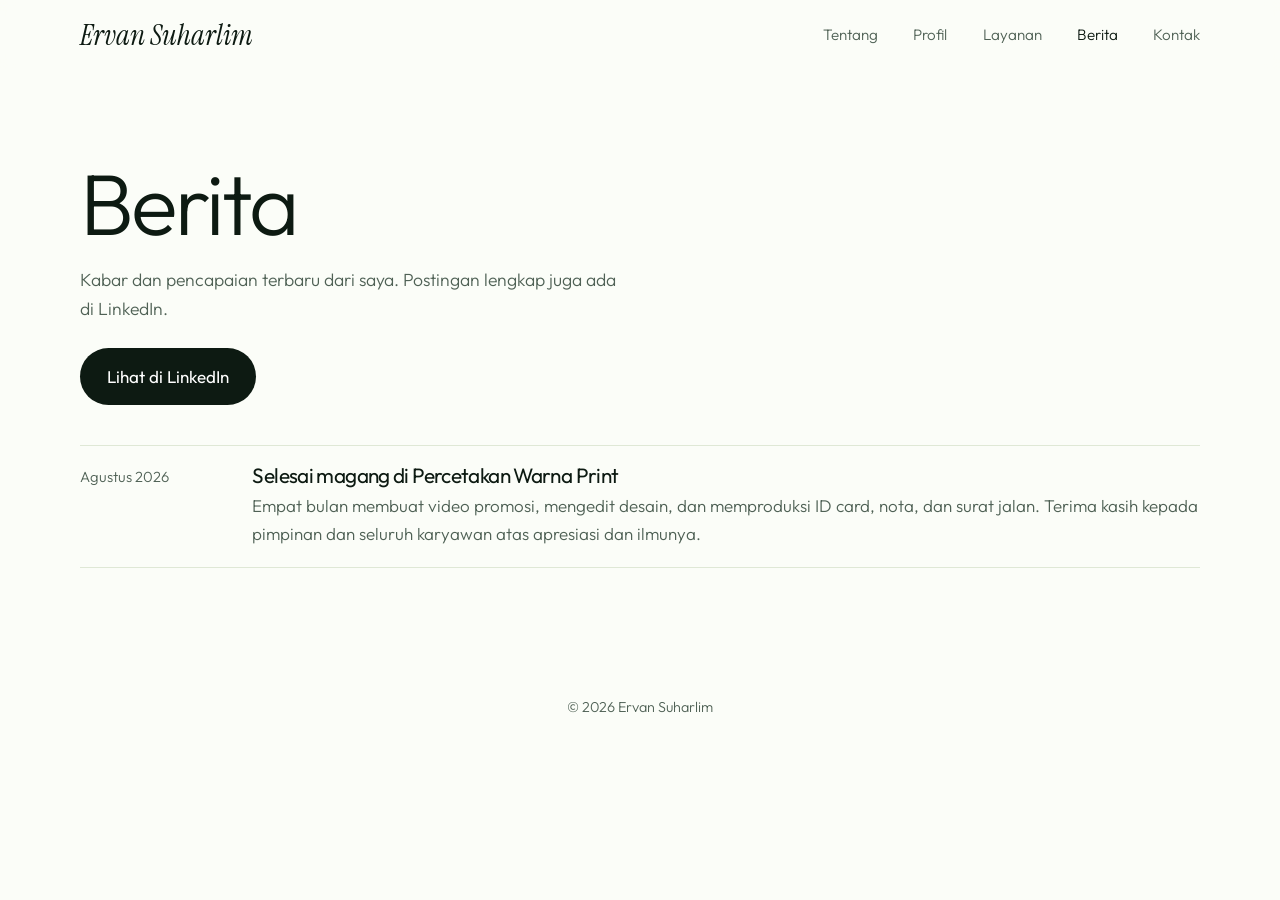
==== berita.html @ bc8115ee "First commit" ====
<!DOCTYPE html>
<html lang="id">
<head>
<meta charset="utf-8">
<meta name="viewport" content="width=device-width,initial-scale=1">
<title>Berita | Ervan Suharlim</title>
<meta name="description" content="Berita dan kabar terbaru dari Ervan Suharlim, desainer grafis yang berfokus pada percetakan.">
<meta name="theme-color" content="#0f3d22">
<link rel="icon" href="data:image/svg+xml,%3Csvg xmlns='http://www.w3.org/2000/svg' viewBox='0 0 32 32'%3E%3Crect width='32' height='32' rx='9' fill='%230f3d22'/%3E%3Ctext x='16' y='24' font-size='22' text-anchor='middle' fill='%239be32d' font-family='serif' font-style='italic'%3EE%3C/text%3E%3C/svg%3E">
<link rel="preconnect" href="https://fonts.googleapis.com"><link rel="preconnect" href="https://fonts.gstatic.com" crossorigin>
<link href="https://fonts.googleapis.com/css2?family=Instrument+Serif:ital@1&family=Outfit:wght@300;400;500&display=swap" rel="stylesheet">
<style>
:root{--g:#9be32d;--g2:#e4f6c4;--d:#0f3d22;--ink:#0d1a12;--mut:#4f6155;--bg:#fbfdf8;--line:#dfe8d6;--serif:'Instrument Serif',Georgia,serif;--sans:'Outfit',system-ui,-apple-system,'Segoe UI',Roboto,sans-serif}
*{box-sizing:border-box;margin:0}
html{scroll-behavior:smooth;scroll-padding-top:76px}
body{font:300 17px/1.65 var(--sans);color:var(--ink);background:var(--bg);-webkit-font-smoothing:antialiased}
a{color:inherit;text-decoration:none}
a:focus-visible,button:focus-visible{outline:3px solid var(--d);outline-offset:3px}
.wrap{width:min(1120px,100% - 40px);margin-inline:auto}
h1,h2,h3{font-weight:400;line-height:1.05;letter-spacing:-.03em}
h2{font-size:clamp(2.1rem,5vw,3.5rem)}
.it{font:italic 400 1em/1 var(--serif);letter-spacing:-.01em}
section{padding:clamp(64px,9vw,120px) 0}
header{position:sticky;top:0;z-index:20;background:rgba(251,253,248,.88);backdrop-filter:blur(8px)}
.nav{display:flex;align-items:center;justify-content:space-between;height:70px}
.logo{font:italic 1.8rem var(--serif)}
.nav ul{display:flex;gap:2.2rem;list-style:none;padding:0;font-size:.95rem;color:var(--mut)}
.nav ul a:hover{color:var(--ink)}
.menu{display:none;width:46px;height:46px;border-radius:50%;border:1px solid var(--line);background:#fff;cursor:pointer;place-items:center}
.menu i{display:block;width:18px;height:2px;background:var(--ink);box-shadow:0 6px 0 var(--ink);margin-bottom:6px}
.btn{display:inline-flex;align-items:center;padding:.9rem 1.7rem;border-radius:99px;background:var(--ink);color:#fff;font-weight:400;transition:transform .2s}
.btn:hover{transform:translateY(-2px)}
.btn.o{background:#fff;color:var(--ink);box-shadow:inset 0 0 0 1px var(--line)}
.hero{padding:clamp(40px,7vw,80px) 0 0;text-align:center;overflow:hidden;background:radial-gradient(90% 55% at 50% 100%,var(--g),rgba(155,227,45,0) 72%),var(--bg)}
.pill{display:inline-flex;align-items:center;gap:.6rem;padding:.45rem 1.1rem;border-radius:99px;background:#fff;box-shadow:0 0 0 1px var(--line);font-size:.92rem}
.pill:before{content:"";width:10px;height:10px;border-radius:50%;background:var(--g);box-shadow:0 0 0 4px var(--g2)}
.hero h1{font-size:clamp(3rem,9.5vw,7.6rem);margin:1.4rem 0 1.2rem;font-weight:300}
.hero h1 .it{display:block;font-size:1.18em;margin-top:.04em}
.hero p{max-width:34rem;margin:0 auto 1.8rem;color:var(--mut);font-size:1.12rem}
.cta{display:flex;gap:.8rem;justify-content:center;flex-wrap:wrap}
.stack{position:relative;height:290px;max-width:700px;margin:48px auto 0}
.p{position:absolute;background:#fff;border-radius:14px;box-shadow:0 24px 40px -20px rgba(15,61,34,.5);text-align:left;overflow:hidden;animation:up 1s cubic-bezier(.2,.7,.2,1) both;transform:rotate(var(--r))}
.p i{display:block;height:7px;border-radius:4px;background:var(--line);margin:10px 0}
.nota{--r:-7deg;left:3%;bottom:-60px;width:200px;height:260px;padding:20px;border-left:3px dashed var(--g);animation-delay:.1s}
.nota b{font-weight:500;font-size:1.2rem;letter-spacing:.12em}
.kal{--r:2deg;left:50%;margin-left:-115px;bottom:-70px;width:230px;height:290px;z-index:2;animation-delay:.25s}
.kal b{display:block;background:var(--d);color:#fff;font:italic 400 1.5rem var(--serif);padding:22px 18px}
.kal div{height:110px;margin:22px 18px;background:radial-gradient(circle,var(--d) 2.2px,transparent 2.8px) 0 0/25px 20px}
.idc{--r:6deg;right:2%;bottom:-20px;width:280px;height:176px;border-top:46px solid var(--d);padding:14px 18px;animation-delay:.4s}
.idc .av{position:absolute;right:18px;top:-24px;width:54px;height:54px;border-radius:50%;background:var(--g);border:4px solid #fff}
.idc b{font-weight:500;display:block;margin-top:6px}
@keyframes up{from{opacity:0;transform:translateY(80px) rotate(var(--r))}}
.mq{overflow:hidden;padding:1rem 0;background:#fff;border-bottom:1px solid var(--line)}
.mq div{display:flex;width:max-content;animation:mq 30s linear infinite}
.mq span{display:flex;align-items:center;gap:3rem;padding-left:3rem;font:italic 1.55rem var(--serif);color:var(--d)}
.mq span:after{content:"";width:8px;height:8px;border-radius:50%;background:var(--g)}
@keyframes mq{to{transform:translateX(-50%)}}
.about{display:grid;grid-template-columns:1fr 1fr;gap:clamp(24px,5vw,72px);align-items:start}
.about p+p{margin-top:1rem}
.about p{color:var(--mut);font-size:1.1rem}
.vm{display:grid;grid-template-columns:1fr 1.25fr;gap:20px;margin-top:clamp(40px,6vw,72px)}
.vm>div{padding:clamp(24px,4vw,40px)}
.visi{background:var(--d);color:#fff;border-radius:28px 28px 28px 6px}
.misi{background:var(--g2);border-radius:6px 28px 28px 28px}
.vm h3{font:italic 400 2rem var(--serif);margin-bottom:.8rem}
.visi p{color:#d6e6da}
.misi ul{padding-left:1.1rem}.misi li{margin:.45rem 0}
.svc{display:grid;grid-template-columns:1fr 1.7fr;gap:clamp(24px,5vw,72px)}
.svc>div:first-child{position:sticky;top:100px;align-self:start}
.svc>div:first-child p{margin-top:1rem;color:var(--mut)}
.row{display:grid;grid-template-columns:150px 1fr 1.5fr;align-items:center;gap:.6rem 1.6rem;padding:1.7rem 0;border-top:1px solid var(--line)}
.row:last-child{border-bottom:1px solid var(--line)}
.row h3{font-size:1.65rem}
.row p{color:var(--mut)}
.steps{margin-top:clamp(48px,7vw,88px);background:var(--g2);border-radius:28px;padding:clamp(24px,4vw,44px);display:grid;grid-template-columns:repeat(3,1fr);gap:24px}
.steps b{font:italic 400 3.2rem/1 var(--serif);color:var(--d)}
.steps h3{font-size:1.4rem;margin:.4rem 0 .3rem}
.steps p{color:var(--mut);font-size:.98rem}
.contact{background:var(--d);color:#fff;border-radius:32px;padding:clamp(28px,6vw,72px)}
.contact h2{max-width:14em}
.contact>p{color:#cfe2d4;margin:1rem 0 2.4rem;max-width:30rem}
.links{display:grid;grid-template-columns:1fr 1fr;gap:0 40px}
.links a{display:flex;justify-content:space-between;gap:1rem;padding:1.2rem 0;border-top:1px solid rgba(255,255,255,.2);transition:color .2s,padding .2s}
.links a:hover{color:var(--g);padding-left:.6rem}
.links span{color:#a9c4b0}
.links b{font-weight:400;overflow-wrap:anywhere;text-align:right}
.th{width:150px;height:100px;border-radius:14px;background:var(--g2)}
.form{display:grid;grid-template-columns:1fr 1fr;gap:18px 20px;margin-top:2.6rem;background:#fff;color:var(--ink);border-radius:22px;padding:clamp(22px,4vw,40px)}
.form h3{font-size:1.9rem}.form h3,.form .w,.form button,.form .note{grid-column:1/-1}
.form label{display:block;font-size:.9rem;color:var(--mut)}
.form input,.form select,.form textarea{width:100%;margin-top:.35rem;padding:.8rem 1rem;border:1px solid var(--line);border-radius:12px;font:300 1rem var(--sans);color:var(--ink);background:var(--bg)}
.form input:focus,.form select:focus,.form textarea:focus{outline:2px solid var(--d);border-color:transparent}
.form button{justify-self:start;border:0;cursor:pointer;font:400 1rem var(--sans)}
.form .note{font-size:.9rem;color:var(--mut);min-height:1.2em}
.nh{display:flex;justify-content:space-between;align-items:center;gap:1rem;flex-wrap:wrap;margin-bottom:1.2rem}
.nh h2{font-size:clamp(1.8rem,3.6vw,2.4rem)}
.ni{display:grid;grid-template-columns:150px 1fr;gap:.3rem 1.4rem;padding:1.2rem 0;border-top:1px solid var(--line)}
.ni:last-child{border-bottom:1px solid var(--line)}
.ni time{color:var(--mut);font-size:.92rem}
.ni h3{font-size:1.3rem}
.ni p{color:var(--mut);margin-top:.3rem}
.ni .lk{display:inline-block;margin-top:.5rem;color:var(--d);text-decoration:underline;text-underline-offset:3px}
.ni img{display:block;width:100%;max-width:520px;border-radius:14px;margin-top:1rem}
.ni iframe{display:block;width:100%;max-width:504px;height:480px;border:0;border-radius:12px;margin-top:1rem}
footer{padding:28px 0 40px;text-align:center;color:var(--mut);font-size:.9rem}
@media(max-width:820px){
.menu{display:grid}
.nav ul{display:none;position:absolute;top:70px;left:0;right:0;flex-direction:column;gap:0;background:var(--bg);padding:8px 20px 16px;border-bottom:1px solid var(--line)}
.nav.open ul{display:flex}.nav ul a{display:block;padding:.8rem 0;font-size:1.1rem}
.about,.vm,.svc,.row,.steps,.links,.ni{grid-template-columns:1fr}
.svc>div:first-child{position:static}
.form{grid-template-columns:1fr}.th{width:180px;height:120px}
}
@media(max-width:620px){.stack{transform:scale(.6);transform-origin:50% 100%;margin-top:-90px}}
@media(prefers-reduced-motion:reduce){*{animation:none!important;scroll-behavior:auto!important}}
.nav ul a[aria-current]{color:var(--ink)}
.bh{padding:clamp(40px,7vw,88px) 0 clamp(24px,4vw,40px)}
.bh h1{font-size:clamp(2.8rem,7vw,5.4rem);font-weight:300}
.bh p{color:var(--mut);margin:1rem 0 1.6rem;max-width:34rem;font-size:1.1rem}
.bl{padding-bottom:clamp(56px,8vw,100px)}
</style>
</head>
<body>
<header><div class="wrap nav" id="nav">
<a class="logo" href="index.html">Ervan Suharlim</a>
<button class="menu" aria-label="Buka menu" aria-expanded="false" id="mb"><i></i></button>
<ul><li><a href="index.html#tentang">Tentang</a></li><li><a href="profil.html">Profil</a></li><li><a href="index.html#layanan">Layanan</a></li><li><a href="berita.html" aria-current="page">Berita</a></li><li><a href="index.html#kontak">Kontak</a></li></ul>
</div></header>
<main><div class="wrap">
<div class="bh"><h1>Berita</h1><p>Kabar dan pencapaian terbaru dari saya. Postingan lengkap juga ada di LinkedIn.</p><a class="btn" href="https://www.linkedin.com/in/ervan-suharlim" target="_blank" rel="noopener">Lihat di LinkedIn</a></div>
<div class="bl" id="nl"></div>
</div></main>
<footer>&copy; 2026 Ervan Suharlim</footer>
<script src="berita.js"></script>
<script>
renderBerita(document.getElementById('nl'),0,true);
var n=document.getElementById('nav'),b=document.getElementById('mb');
b.onclick=function(){var o=n.classList.toggle('open');b.setAttribute('aria-expanded',o)};
n.querySelectorAll('ul a').forEach(function(a){a.onclick=function(){n.classList.remove('open');b.setAttribute('aria-expanded',false)}});
</script>
</body>
</html>
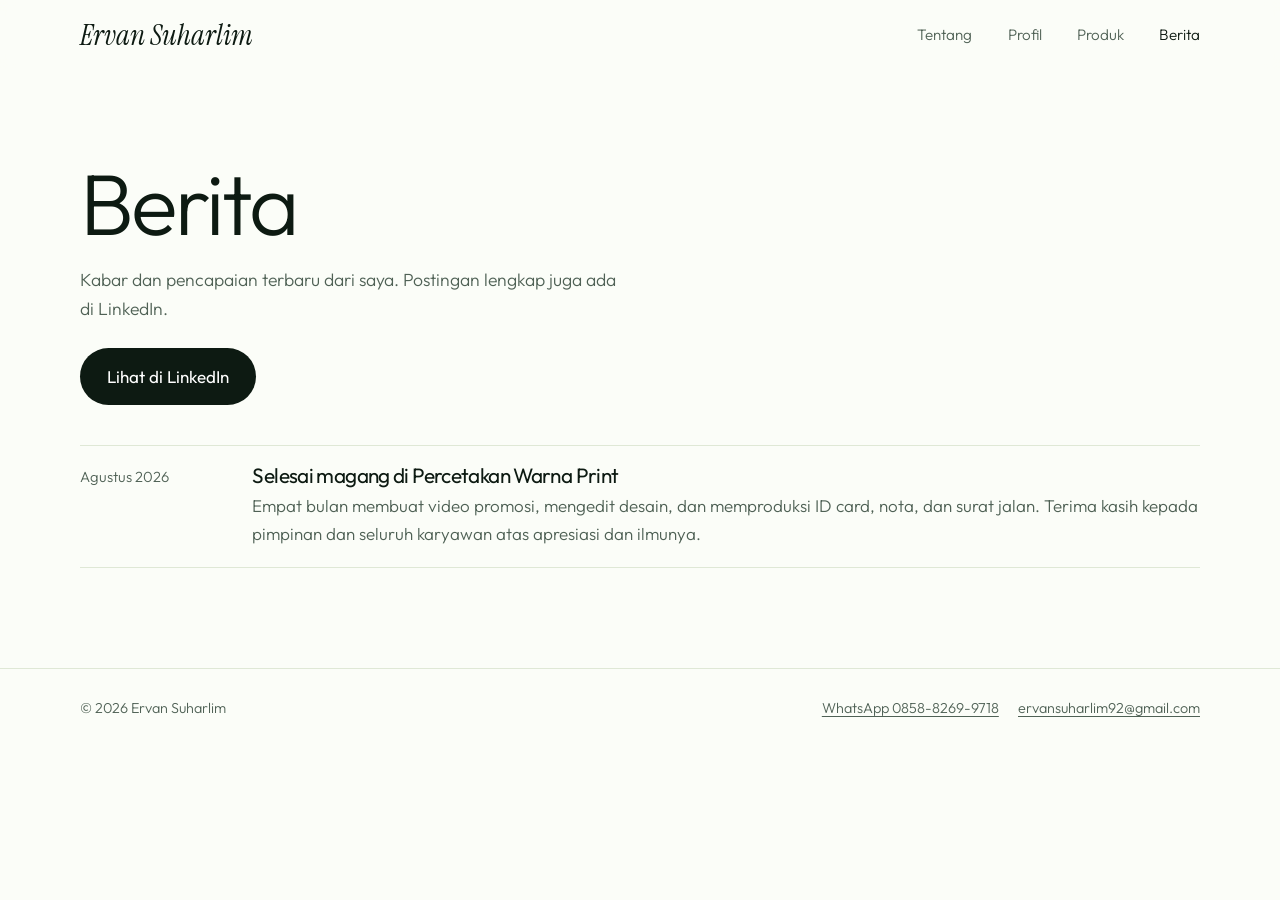
==== commit 3e648fa0: "Change website" ====
--- a/berita.html
+++ b/berita.html
@@ -9,111 +9,8 @@
 <link rel="icon" href="data:image/svg+xml,%3Csvg xmlns='http://www.w3.org/2000/svg' viewBox='0 0 32 32'%3E%3Crect width='32' height='32' rx='9' fill='%230f3d22'/%3E%3Ctext x='16' y='24' font-size='22' text-anchor='middle' fill='%239be32d' font-family='serif' font-style='italic'%3EE%3C/text%3E%3C/svg%3E">
 <link rel="preconnect" href="https://fonts.googleapis.com"><link rel="preconnect" href="https://fonts.gstatic.com" crossorigin>
 <link href="https://fonts.googleapis.com/css2?family=Instrument+Serif:ital@1&family=Outfit:wght@300;400;500&display=swap" rel="stylesheet">
-<style>
-:root{--g:#9be32d;--g2:#e4f6c4;--d:#0f3d22;--ink:#0d1a12;--mut:#4f6155;--bg:#fbfdf8;--line:#dfe8d6;--serif:'Instrument Serif',Georgia,serif;--sans:'Outfit',system-ui,-apple-system,'Segoe UI',Roboto,sans-serif}
-*{box-sizing:border-box;margin:0}
-html{scroll-behavior:smooth;scroll-padding-top:76px}
-body{font:300 17px/1.65 var(--sans);color:var(--ink);background:var(--bg);-webkit-font-smoothing:antialiased}
-a{color:inherit;text-decoration:none}
-a:focus-visible,button:focus-visible{outline:3px solid var(--d);outline-offset:3px}
-.wrap{width:min(1120px,100% - 40px);margin-inline:auto}
-h1,h2,h3{font-weight:400;line-height:1.05;letter-spacing:-.03em}
-h2{font-size:clamp(2.1rem,5vw,3.5rem)}
-.it{font:italic 400 1em/1 var(--serif);letter-spacing:-.01em}
-section{padding:clamp(64px,9vw,120px) 0}
-header{position:sticky;top:0;z-index:20;background:rgba(251,253,248,.88);backdrop-filter:blur(8px)}
-.nav{display:flex;align-items:center;justify-content:space-between;height:70px}
-.logo{font:italic 1.8rem var(--serif)}
-.nav ul{display:flex;gap:2.2rem;list-style:none;padding:0;font-size:.95rem;color:var(--mut)}
-.nav ul a:hover{color:var(--ink)}
-.menu{display:none;width:46px;height:46px;border-radius:50%;border:1px solid var(--line);background:#fff;cursor:pointer;place-items:center}
-.menu i{display:block;width:18px;height:2px;background:var(--ink);box-shadow:0 6px 0 var(--ink);margin-bottom:6px}
-.btn{display:inline-flex;align-items:center;padding:.9rem 1.7rem;border-radius:99px;background:var(--ink);color:#fff;font-weight:400;transition:transform .2s}
-.btn:hover{transform:translateY(-2px)}
-.btn.o{background:#fff;color:var(--ink);box-shadow:inset 0 0 0 1px var(--line)}
-.hero{padding:clamp(40px,7vw,80px) 0 0;text-align:center;overflow:hidden;background:radial-gradient(90% 55% at 50% 100%,var(--g),rgba(155,227,45,0) 72%),var(--bg)}
-.pill{display:inline-flex;align-items:center;gap:.6rem;padding:.45rem 1.1rem;border-radius:99px;background:#fff;box-shadow:0 0 0 1px var(--line);font-size:.92rem}
-.pill:before{content:"";width:10px;height:10px;border-radius:50%;background:var(--g);box-shadow:0 0 0 4px var(--g2)}
-.hero h1{font-size:clamp(3rem,9.5vw,7.6rem);margin:1.4rem 0 1.2rem;font-weight:300}
-.hero h1 .it{display:block;font-size:1.18em;margin-top:.04em}
-.hero p{max-width:34rem;margin:0 auto 1.8rem;color:var(--mut);font-size:1.12rem}
-.cta{display:flex;gap:.8rem;justify-content:center;flex-wrap:wrap}
-.stack{position:relative;height:290px;max-width:700px;margin:48px auto 0}
-.p{position:absolute;background:#fff;border-radius:14px;box-shadow:0 24px 40px -20px rgba(15,61,34,.5);text-align:left;overflow:hidden;animation:up 1s cubic-bezier(.2,.7,.2,1) both;transform:rotate(var(--r))}
-.p i{display:block;height:7px;border-radius:4px;background:var(--line);margin:10px 0}
-.nota{--r:-7deg;left:3%;bottom:-60px;width:200px;height:260px;padding:20px;border-left:3px dashed var(--g);animation-delay:.1s}
-.nota b{font-weight:500;font-size:1.2rem;letter-spacing:.12em}
-.kal{--r:2deg;left:50%;margin-left:-115px;bottom:-70px;width:230px;height:290px;z-index:2;animation-delay:.25s}
-.kal b{display:block;background:var(--d);color:#fff;font:italic 400 1.5rem var(--serif);padding:22px 18px}
-.kal div{height:110px;margin:22px 18px;background:radial-gradient(circle,var(--d) 2.2px,transparent 2.8px) 0 0/25px 20px}
-.idc{--r:6deg;right:2%;bottom:-20px;width:280px;height:176px;border-top:46px solid var(--d);padding:14px 18px;animation-delay:.4s}
-.idc .av{position:absolute;right:18px;top:-24px;width:54px;height:54px;border-radius:50%;background:var(--g);border:4px solid #fff}
-.idc b{font-weight:500;display:block;margin-top:6px}
-@keyframes up{from{opacity:0;transform:translateY(80px) rotate(var(--r))}}
-.mq{overflow:hidden;padding:1rem 0;background:#fff;border-bottom:1px solid var(--line)}
-.mq div{display:flex;width:max-content;animation:mq 30s linear infinite}
-.mq span{display:flex;align-items:center;gap:3rem;padding-left:3rem;font:italic 1.55rem var(--serif);color:var(--d)}
-.mq span:after{content:"";width:8px;height:8px;border-radius:50%;background:var(--g)}
-@keyframes mq{to{transform:translateX(-50%)}}
-.about{display:grid;grid-template-columns:1fr 1fr;gap:clamp(24px,5vw,72px);align-items:start}
-.about p+p{margin-top:1rem}
-.about p{color:var(--mut);font-size:1.1rem}
-.vm{display:grid;grid-template-columns:1fr 1.25fr;gap:20px;margin-top:clamp(40px,6vw,72px)}
-.vm>div{padding:clamp(24px,4vw,40px)}
-.visi{background:var(--d);color:#fff;border-radius:28px 28px 28px 6px}
-.misi{background:var(--g2);border-radius:6px 28px 28px 28px}
-.vm h3{font:italic 400 2rem var(--serif);margin-bottom:.8rem}
-.visi p{color:#d6e6da}
-.misi ul{padding-left:1.1rem}.misi li{margin:.45rem 0}
-.svc{display:grid;grid-template-columns:1fr 1.7fr;gap:clamp(24px,5vw,72px)}
-.svc>div:first-child{position:sticky;top:100px;align-self:start}
-.svc>div:first-child p{margin-top:1rem;color:var(--mut)}
-.row{display:grid;grid-template-columns:150px 1fr 1.5fr;align-items:center;gap:.6rem 1.6rem;padding:1.7rem 0;border-top:1px solid var(--line)}
-.row:last-child{border-bottom:1px solid var(--line)}
-.row h3{font-size:1.65rem}
-.row p{color:var(--mut)}
-.steps{margin-top:clamp(48px,7vw,88px);background:var(--g2);border-radius:28px;padding:clamp(24px,4vw,44px);display:grid;grid-template-columns:repeat(3,1fr);gap:24px}
-.steps b{font:italic 400 3.2rem/1 var(--serif);color:var(--d)}
-.steps h3{font-size:1.4rem;margin:.4rem 0 .3rem}
-.steps p{color:var(--mut);font-size:.98rem}
-.contact{background:var(--d);color:#fff;border-radius:32px;padding:clamp(28px,6vw,72px)}
-.contact h2{max-width:14em}
-.contact>p{color:#cfe2d4;margin:1rem 0 2.4rem;max-width:30rem}
-.links{display:grid;grid-template-columns:1fr 1fr;gap:0 40px}
-.links a{display:flex;justify-content:space-between;gap:1rem;padding:1.2rem 0;border-top:1px solid rgba(255,255,255,.2);transition:color .2s,padding .2s}
-.links a:hover{color:var(--g);padding-left:.6rem}
-.links span{color:#a9c4b0}
-.links b{font-weight:400;overflow-wrap:anywhere;text-align:right}
-.th{width:150px;height:100px;border-radius:14px;background:var(--g2)}
-.form{display:grid;grid-template-columns:1fr 1fr;gap:18px 20px;margin-top:2.6rem;background:#fff;color:var(--ink);border-radius:22px;padding:clamp(22px,4vw,40px)}
-.form h3{font-size:1.9rem}.form h3,.form .w,.form button,.form .note{grid-column:1/-1}
-.form label{display:block;font-size:.9rem;color:var(--mut)}
-.form input,.form select,.form textarea{width:100%;margin-top:.35rem;padding:.8rem 1rem;border:1px solid var(--line);border-radius:12px;font:300 1rem var(--sans);color:var(--ink);background:var(--bg)}
-.form input:focus,.form select:focus,.form textarea:focus{outline:2px solid var(--d);border-color:transparent}
-.form button{justify-self:start;border:0;cursor:pointer;font:400 1rem var(--sans)}
-.form .note{font-size:.9rem;color:var(--mut);min-height:1.2em}
-.nh{display:flex;justify-content:space-between;align-items:center;gap:1rem;flex-wrap:wrap;margin-bottom:1.2rem}
-.nh h2{font-size:clamp(1.8rem,3.6vw,2.4rem)}
-.ni{display:grid;grid-template-columns:150px 1fr;gap:.3rem 1.4rem;padding:1.2rem 0;border-top:1px solid var(--line)}
-.ni:last-child{border-bottom:1px solid var(--line)}
-.ni time{color:var(--mut);font-size:.92rem}
-.ni h3{font-size:1.3rem}
-.ni p{color:var(--mut);margin-top:.3rem}
-.ni .lk{display:inline-block;margin-top:.5rem;color:var(--d);text-decoration:underline;text-underline-offset:3px}
-.ni img{display:block;width:100%;max-width:520px;border-radius:14px;margin-top:1rem}
-.ni iframe{display:block;width:100%;max-width:504px;height:480px;border:0;border-radius:12px;margin-top:1rem}
-footer{padding:28px 0 40px;text-align:center;color:var(--mut);font-size:.9rem}
-@media(max-width:820px){
-.menu{display:grid}
-.nav ul{display:none;position:absolute;top:70px;left:0;right:0;flex-direction:column;gap:0;background:var(--bg);padding:8px 20px 16px;border-bottom:1px solid var(--line)}
-.nav.open ul{display:flex}.nav ul a{display:block;padding:.8rem 0;font-size:1.1rem}
-.about,.vm,.svc,.row,.steps,.links,.ni{grid-template-columns:1fr}
-.svc>div:first-child{position:static}
-.form{grid-template-columns:1fr}.th{width:180px;height:120px}
-}
-@media(max-width:620px){.stack{transform:scale(.6);transform-origin:50% 100%;margin-top:-90px}}
-@media(prefers-reduced-motion:reduce){*{animation:none!important;scroll-behavior:auto!important}}
-.nav ul a[aria-current]{color:var(--ink)}
+<link rel="stylesheet" href="style.css">
+<style>.nav ul a[aria-current]{color:var(--ink)}
 .bh{padding:clamp(40px,7vw,88px) 0 clamp(24px,4vw,40px)}
 .bh h1{font-size:clamp(2.8rem,7vw,5.4rem);font-weight:300}
 .bh p{color:var(--mut);margin:1rem 0 1.6rem;max-width:34rem;font-size:1.1rem}
@@ -124,13 +21,13 @@
 <header><div class="wrap nav" id="nav">
 <a class="logo" href="index.html">Ervan Suharlim</a>
 <button class="menu" aria-label="Buka menu" aria-expanded="false" id="mb"><i></i></button>
-<ul><li><a href="index.html#tentang">Tentang</a></li><li><a href="profil.html">Profil</a></li><li><a href="index.html#layanan">Layanan</a></li><li><a href="berita.html" aria-current="page">Berita</a></li><li><a href="index.html#kontak">Kontak</a></li></ul>
+<ul><li><a href="index.html#tentang">Tentang</a></li><li><a href="profil.html">Profil</a></li><li><a href="produk.html">Produk</a></li><li><a href="berita.html" aria-current="page">Berita</a></li></ul>
 </div></header>
 <main><div class="wrap">
 <div class="bh"><h1>Berita</h1><p>Kabar dan pencapaian terbaru dari saya. Postingan lengkap juga ada di LinkedIn.</p><a class="btn" href="https://www.linkedin.com/in/ervan-suharlim" target="_blank" rel="noopener">Lihat di LinkedIn</a></div>
 <div class="bl" id="nl"></div>
 </div></main>
-<footer>&copy; 2026 Ervan Suharlim</footer>
+<footer><div class="wrap fo"><span>&copy; 2026 Ervan Suharlim</span><span><a href="https://wa.me/6285882699718" target="_blank" rel="noopener">WhatsApp 0858-8269-9718</a><a href="mailto:ervansuharlim92@gmail.com">ervansuharlim92@gmail.com</a></span></div></footer>
 <script src="berita.js"></script>
 <script>
 renderBerita(document.getElementById('nl'),0,true);
--- a/style.css
+++ b/style.css
@@ -0,0 +1,144 @@
+
+:root{--g:#9be32d;--g2:#e4f6c4;--d:#0f3d22;--ink:#0d1a12;--mut:#4f6155;--bg:#fbfdf8;--line:#dfe8d6;--serif:'Instrument Serif',Georgia,serif;--sans:'Outfit',system-ui,-apple-system,'Segoe UI',Roboto,sans-serif}
+*{box-sizing:border-box;margin:0}
+html{scroll-behavior:smooth;scroll-padding-top:76px}
+body{font:300 17px/1.65 var(--sans);color:var(--ink);background:var(--bg);-webkit-font-smoothing:antialiased}
+a{color:inherit;text-decoration:none}
+a:focus-visible,button:focus-visible{outline:3px solid var(--d);outline-offset:3px}
+.wrap{width:min(1120px,100% - 40px);margin-inline:auto}
+h1,h2,h3{font-weight:400;line-height:1.05;letter-spacing:-.03em}
+h2{font-size:clamp(2.1rem,5vw,3.5rem)}
+.it{font:italic 400 1em/1 var(--serif);letter-spacing:-.01em}
+section{padding:clamp(64px,9vw,120px) 0}
+header{position:sticky;top:0;z-index:20;background:rgba(251,253,248,.88);backdrop-filter:blur(8px)}
+.nav{display:flex;align-items:center;justify-content:space-between;height:70px}
+.logo{font:italic 1.8rem var(--serif)}
+.nav ul{display:flex;gap:2.2rem;list-style:none;padding:0;font-size:.95rem;color:var(--mut)}
+.nav ul a:hover{color:var(--ink)}
+.menu{display:none;width:46px;height:46px;border-radius:50%;border:1px solid var(--line);background:#fff;cursor:pointer;place-items:center}
+.menu i{display:block;width:18px;height:2px;background:var(--ink);box-shadow:0 6px 0 var(--ink);margin-bottom:6px}
+.btn{display:inline-flex;align-items:center;padding:.9rem 1.7rem;border-radius:99px;background:var(--ink);color:#fff;font-weight:400;transition:transform .2s}
+.btn:hover{transform:translateY(-2px)}
+.btn.o{background:#fff;color:var(--ink);box-shadow:inset 0 0 0 1px var(--line)}
+.hero{padding:clamp(40px,7vw,80px) 0 0;text-align:center;overflow:hidden;background:radial-gradient(90% 55% at 50% 100%,var(--g),rgba(155,227,45,0) 72%),var(--bg)}
+.pill{display:inline-flex;align-items:center;gap:.6rem;padding:.45rem 1.1rem;border-radius:99px;background:#fff;box-shadow:0 0 0 1px var(--line);font-size:.92rem}
+.pill:before{content:"";width:10px;height:10px;border-radius:50%;background:var(--g);box-shadow:0 0 0 4px var(--g2)}
+.hero h1{font-size:clamp(3rem,9.5vw,7.6rem);margin:1.4rem 0 1.2rem;font-weight:300}
+.hero h1 .it{display:block;font-size:1.18em;margin-top:.04em}
+.hero p{max-width:34rem;margin:0 auto 1.8rem;color:var(--mut);font-size:1.12rem}
+.cta{display:flex;gap:.8rem;justify-content:center;flex-wrap:wrap}
+.stack{position:relative;height:290px;max-width:700px;margin:48px auto 0}
+.p{position:absolute;background:#fff;border-radius:14px;box-shadow:0 24px 40px -20px rgba(15,61,34,.5);text-align:left;overflow:hidden;animation:up 1s cubic-bezier(.2,.7,.2,1) both;transform:rotate(var(--r))}
+.p i{display:block;height:7px;border-radius:4px;background:var(--line);margin:10px 0}
+.nota{--r:-7deg;left:3%;bottom:-60px;width:200px;height:260px;padding:20px;border-left:3px dashed var(--g);animation-delay:.1s}
+.nota b{font-weight:500;font-size:1.2rem;letter-spacing:.12em}
+.kal{--r:2deg;left:50%;margin-left:-115px;bottom:-70px;width:230px;height:290px;z-index:2;animation-delay:.25s}
+.kal b{display:block;background:var(--d);color:#fff;font:italic 400 1.5rem var(--serif);padding:22px 18px}
+.kal div{height:110px;margin:22px 18px;background:radial-gradient(circle,var(--d) 2.2px,transparent 2.8px) 0 0/25px 20px}
+.idc{--r:6deg;right:2%;bottom:-20px;width:280px;height:176px;border-top:46px solid var(--d);padding:14px 18px;animation-delay:.4s}
+.idc .av{position:absolute;right:18px;top:-24px;width:54px;height:54px;border-radius:50%;background:var(--g);border:4px solid #fff}
+.idc b{font-weight:500;display:block;margin-top:6px}
+@keyframes up{from{opacity:0;transform:translateY(80px) rotate(var(--r))}}
+.mq{overflow:hidden;padding:1rem 0;background:#fff;border-bottom:1px solid var(--line)}
+.mq div{display:flex;width:max-content;animation:mq 30s linear infinite}
+.mq span{display:flex;align-items:center;gap:3rem;padding-left:3rem;font:italic 1.55rem var(--serif);color:var(--d)}
+.mq span:after{content:"";width:8px;height:8px;border-radius:50%;background:var(--g)}
+@keyframes mq{to{transform:translateX(-50%)}}
+.about{display:grid;grid-template-columns:1fr 1fr;gap:clamp(24px,5vw,72px);align-items:start}
+.about p+p{margin-top:1rem}
+.about p{color:var(--mut);font-size:1.1rem}
+.vm{display:grid;grid-template-columns:1fr 1.25fr;gap:20px;margin-top:clamp(40px,6vw,72px)}
+.vm>div{padding:clamp(24px,4vw,40px)}
+.visi{background:var(--d);color:#fff;border-radius:28px 28px 28px 6px}
+.misi{background:var(--g2);border-radius:6px 28px 28px 28px}
+.vm h3{font:italic 400 2rem var(--serif);margin-bottom:.8rem}
+.visi p{color:#d6e6da}
+.misi ul{padding-left:1.1rem}.misi li{margin:.45rem 0}
+.th{width:150px;height:100px;border-radius:14px;background:var(--g2)}
+.form{display:grid;grid-template-columns:1fr 1fr;gap:18px 20px;margin-top:2.6rem;background:#fff;color:var(--ink);border-radius:22px;padding:clamp(22px,4vw,40px)}
+.form h3{font-size:1.9rem}.form h3,.form .w,.form button,.form .note{grid-column:1/-1}
+.form label{display:block;font-size:.9rem;color:var(--mut)}
+.form input,.form select,.form textarea{width:100%;margin-top:.35rem;padding:.8rem 1rem;border:1px solid var(--line);border-radius:12px;font:300 1rem var(--sans);color:var(--ink);background:var(--bg)}
+.form input:focus,.form select:focus,.form textarea:focus{outline:2px solid var(--d);border-color:transparent}
+.form button{justify-self:start;border:0;cursor:pointer;font:400 1rem var(--sans)}
+.form .note{font-size:.9rem;color:var(--mut);min-height:1.2em}
+.nh{display:flex;justify-content:space-between;align-items:center;gap:1rem;flex-wrap:wrap;margin-bottom:1.2rem}
+.nh h2{font-size:clamp(1.8rem,3.6vw,2.4rem)}
+.ni{display:grid;grid-template-columns:150px 1fr;gap:.3rem 1.4rem;padding:1.2rem 0;border-top:1px solid var(--line)}
+.ni:last-child{border-bottom:1px solid var(--line)}
+.ni time{color:var(--mut);font-size:.92rem}
+.ni h3{font-size:1.3rem}
+.ni p{color:var(--mut);margin-top:.3rem}
+.ni .lk{display:inline-block;margin-top:.5rem;color:var(--d);text-decoration:underline;text-underline-offset:3px}
+.ni img{display:block;width:100%;max-width:520px;border-radius:14px;margin-top:1rem}
+.ni iframe{display:block;width:100%;max-width:504px;height:480px;border:0;border-radius:12px;margin-top:1rem}
+.form .send{display:inline-flex;align-items:center;gap:.7rem;padding:1rem 2rem;border-radius:99px;background:var(--g);color:var(--ink);font:500 1.05rem var(--sans);box-shadow:0 10px 22px -12px rgba(15,61,34,.7);transition:transform .2s,background .2s}
+.form .send:hover{background:#b3f055;transform:translateY(-2px)}
+.form .act{grid-column:1/-1;display:flex;gap:.8rem;flex-wrap:wrap}
+.form .alt{display:inline-flex;align-items:center;gap:.7rem;padding:1rem 1.8rem;border:0;border-radius:99px;background:#fff;color:var(--ink);box-shadow:inset 0 0 0 1.5px var(--d);font:500 1.05rem var(--sans);cursor:pointer;transition:background .2s,transform .2s}
+.form .alt:hover{background:var(--g2);transform:translateY(-2px)}
+.form .hint{grid-column:1/-1;font-size:.88rem;color:var(--mut)}
+.form textarea{resize:vertical;min-height:7rem;max-width:100%}
+.form .hint p{margin:0 0 .35rem}
+.ff{display:flex;flex-wrap:wrap;gap:.5rem;margin-top:.2rem}
+.ff span{display:inline-flex;align-items:center;gap:.4rem;padding:.35rem .85rem;border-radius:99px;background:var(--g2);color:var(--d);font-size:.88rem}
+.ff svg{width:16px;height:16px;fill:none;stroke:currentColor;stroke-width:1.8;stroke-linecap:round;stroke-linejoin:round}
+footer{padding:28px 0 40px;color:var(--mut);font-size:.9rem;border-top:1px solid var(--line)}
+.fo{display:flex;justify-content:space-between;gap:.6rem 1.5rem;flex-wrap:wrap}.fo a{text-decoration:underline;text-underline-offset:3px;margin-left:1.2rem}
+@media(max-width:820px){
+.menu{display:grid}
+.nav ul{display:none;position:absolute;top:70px;left:0;right:0;flex-direction:column;gap:0;background:var(--bg);padding:8px 20px 16px;border-bottom:1px solid var(--line)}
+.nav.open ul{display:flex}.nav ul a{display:block;padding:.8rem 0;font-size:1.1rem}
+.about,.vm,.svc,.row,.steps,.links,.ni{grid-template-columns:1fr}
+.form{grid-template-columns:1fr}.th{width:180px;height:120px}
+}
+@media(max-width:620px){.stack{transform:scale(.6);transform-origin:50% 100%;margin-top:-90px}}
+@media(prefers-reduced-motion:reduce){*{animation:none!important;scroll-behavior:auto!important}}
+
+.nav ul a[aria-current]{color:var(--ink)}
+.pg{padding-top:clamp(36px,6vw,72px);padding-bottom:clamp(56px,8vw,100px)}
+.pg h1{font-size:clamp(2.8rem,7vw,5rem);font-weight:300}
+.lead{color:var(--mut);max-width:36rem;margin:.8rem 0 1.6rem;font-size:1.1rem}
+.sb{position:relative;max-width:640px}
+.sb input{width:100%;padding:1rem 3.2rem;border:1px solid var(--line);border-radius:99px;font:300 1.05rem var(--sans);background:#fff;color:var(--ink)}
+.sb input:focus{outline:3px solid var(--d);outline-offset:2px;border-color:transparent}
+.sb input::-webkit-search-cancel-button{-webkit-appearance:none}
+.sb svg{position:absolute;left:1.15rem;top:50%;width:20px;height:20px;margin-top:-10px;stroke:var(--mut);fill:none;stroke-width:1.8;stroke-linecap:round}
+.sb button{position:absolute;right:.5rem;top:50%;transform:translateY(-50%);width:36px;height:36px;border:0;border-radius:50%;background:var(--g2);color:var(--d);font-size:1.3rem;line-height:1;cursor:pointer}
+.chips{display:flex;flex-wrap:wrap;gap:.5rem;margin:1.2rem 0 .4rem}
+.chips button{padding:.5rem 1.1rem;border:1px solid var(--line);border-radius:99px;background:#fff;font:300 .95rem var(--sans);color:var(--ink);cursor:pointer}
+.chips button[aria-pressed=true]{background:var(--d);color:#fff;border-color:var(--d)}
+.cnt{color:var(--mut);font-size:.92rem;margin:1rem 0 1.2rem;min-height:1.5em}
+.grid{display:grid;grid-template-columns:repeat(auto-fill,minmax(220px,1fr));gap:18px}
+.pc{display:flex;flex-direction:column;background:#fff;border:1px solid var(--line);border-radius:20px;overflow:hidden;transition:transform .2s,box-shadow .2s}
+.pc:hover{transform:translateY(-4px);box-shadow:0 18px 30px -22px rgba(15,61,34,.6)}
+.ar{aspect-ratio:3/2;display:grid;place-items:center;background:var(--ab,var(--g2))}
+[data-k=kartu]{--ab:#e4f6c4}[data-k=promosi]{--ab:#d4efa3}[data-k=buku]{--ab:#edf3e0}[data-k=lain]{--ab:#f3f8e6}
+.pc .ar svg{width:78%;height:auto;transition:transform .3s}.pc:hover .ar svg{transform:scale(1.06)}
+.bd{padding:1rem 1.1rem 1.2rem;display:flex;flex-direction:column;gap:.3rem;flex:1}
+.bd small{color:var(--mut);font-size:.82rem}
+.bd h3{font-size:1.25rem;line-height:1.15}
+.bd p{color:var(--mut);font-size:.95rem;line-height:1.45}
+.bd em{font-style:normal;font-size:.8rem;color:var(--d);background:var(--g2);padding:.15rem .65rem;border-radius:99px;align-self:flex-start}
+.go{margin-top:auto;padding-top:.6rem;color:var(--d);text-decoration:underline;text-underline-offset:3px}
+.emp{padding:2rem;border:2px dashed var(--line);border-radius:20px;text-align:center;color:var(--mut)}
+.emp .btn{margin-top:1rem}
+.crumb{font-size:.92rem;color:var(--mut);margin-bottom:1.2rem}.crumb a{text-decoration:underline;text-underline-offset:3px}
+.od{display:grid;grid-template-columns:1.1fr .9fr;gap:clamp(24px,5vw,64px);align-items:start}
+.od .art{aspect-ratio:3/2;border-radius:24px;display:grid;place-items:center;background:var(--ab,var(--g2))}
+.od .art svg{width:68%;height:auto}
+.od h1{font-size:clamp(2.2rem,5vw,3.6rem);margin:1.4rem 0 .6rem}
+.desk{color:var(--mut);font-size:1.1rem}
+.od h2{font-size:1.5rem;margin:1.8rem 0 .8rem}
+.ck{list-style:none;padding:0;display:grid;gap:.6rem}
+.ck li{display:flex;gap:.7rem}
+.ck svg{width:20px;height:20px;flex:none;margin-top:.2rem;stroke:var(--d);fill:none;stroke-width:2;stroke-linecap:round;stroke-linejoin:round}
+.nt{padding:.7rem 1rem;border-radius:12px;background:var(--g2);color:var(--d);margin-top:1rem}
+.od .form{margin-top:0;grid-template-columns:1fr;position:sticky;top:90px;border:1px solid var(--line)}
+.rel{margin-top:clamp(56px,8vw,96px)}.rel h2{font-size:clamp(1.8rem,4vw,2.6rem);margin-bottom:1.2rem}
+@media(max-width:820px){.od{grid-template-columns:1fr}.od .form{position:static}}
+.fb{font-style:normal;display:inline-grid;place-items:center;flex:none;width:24px;height:24px;border-radius:6px;font:600 11px/1 var(--sans);letter-spacing:-.02em}
+.fb.ai{background:#330000;color:#ff9a00}.fb.id{background:#49021f;color:#ff3366}.fb.ps{background:#001e36;color:#31a8ff}
+.fb.cd{background:#1a9b4a;color:#fff;font-size:8px}.fb.pf{background:#e2362c;color:#fff;font-size:8px}.fb.jp,.fb.pn{background:var(--d);color:var(--g);font-size:8px}
+.ff span{padding-left:.4rem}
+.ff img.fb{width:24px;height:24px;border-radius:0;object-fit:contain}
